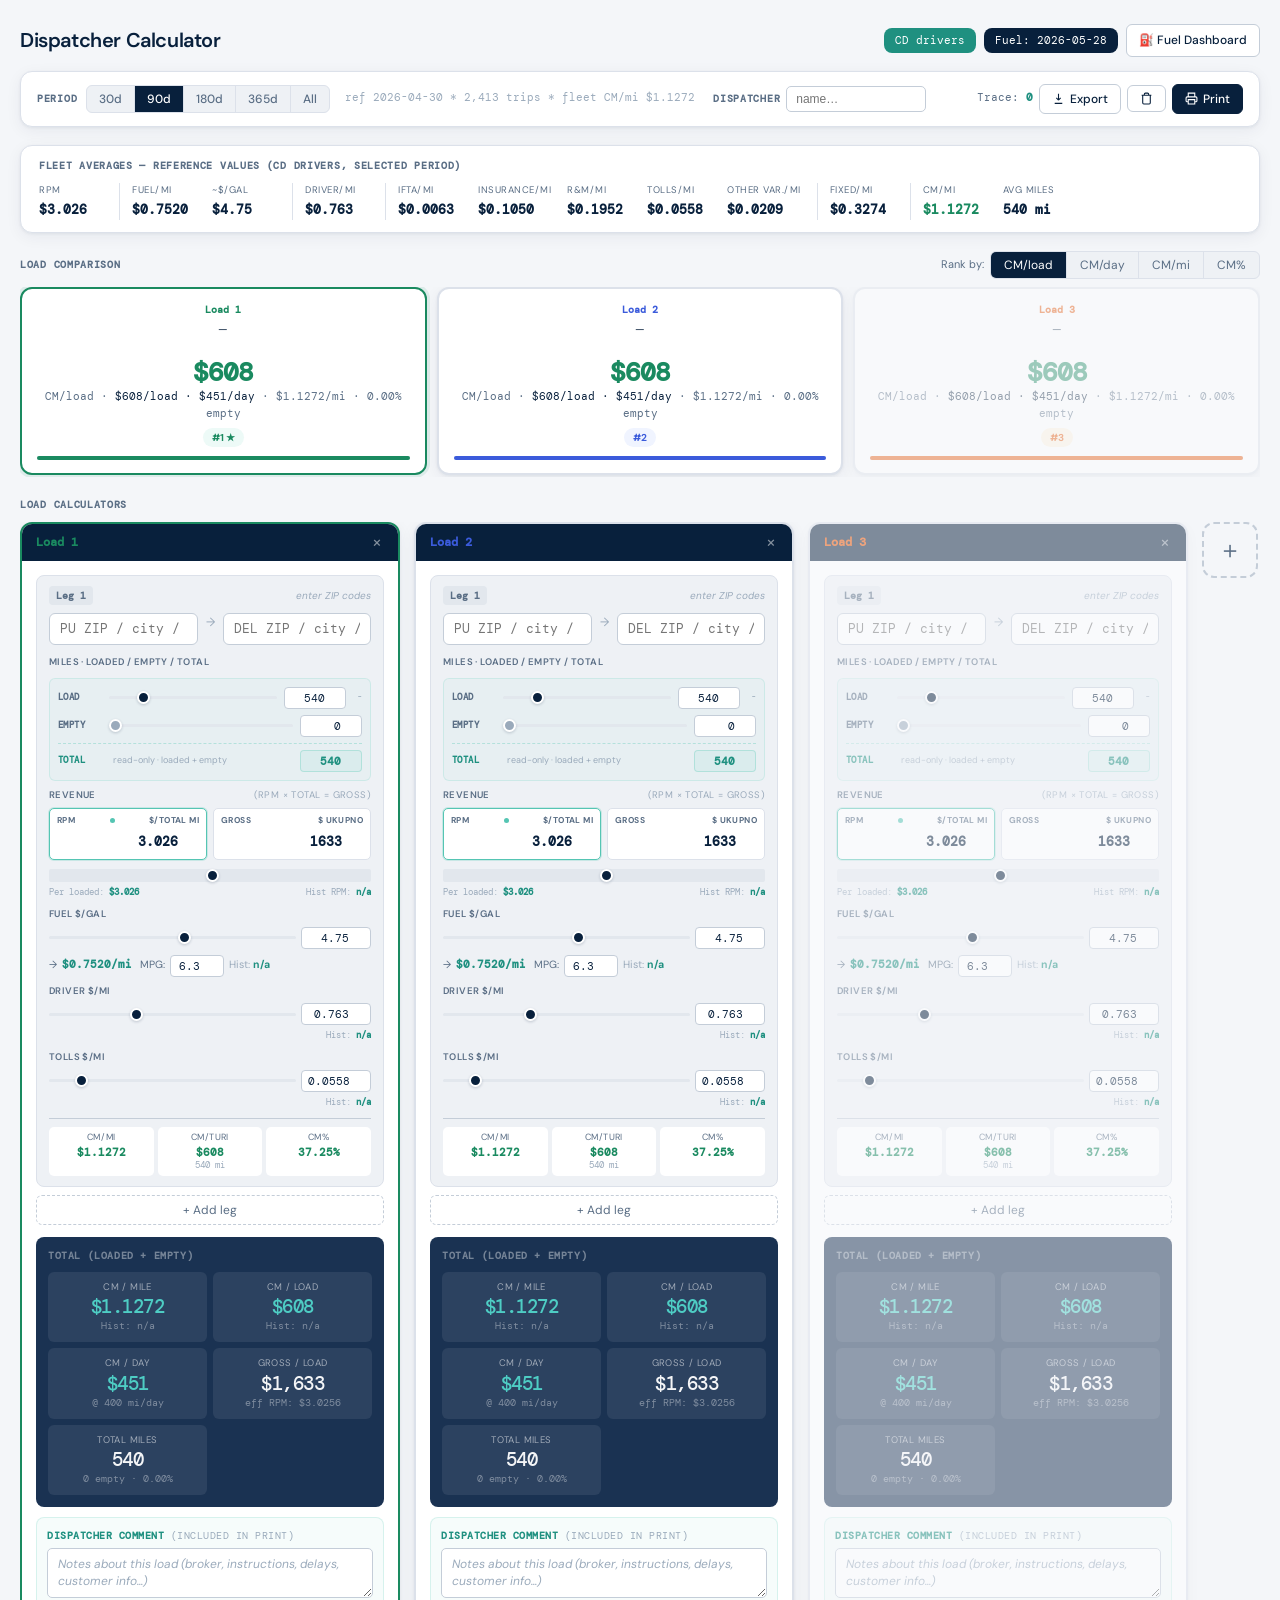
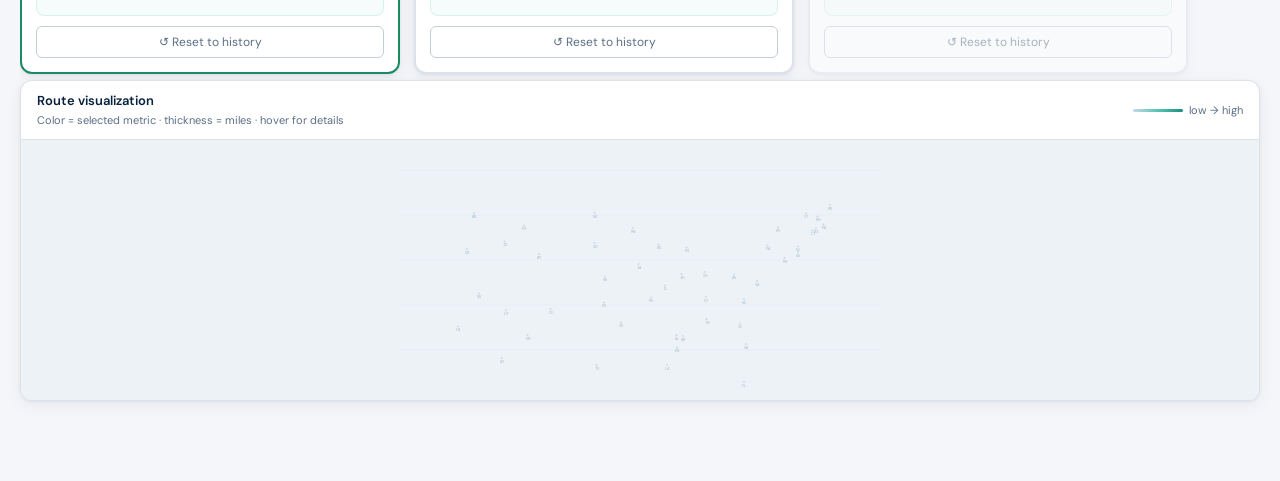
==== dispatch_calculator.html @ ef0331a6 "Initial app content" ====
<!DOCTYPE html>
<html lang="sr">
<head>
<meta charset="UTF-8">
<meta http-equiv="Cache-Control" content="no-cache, no-store, must-revalidate">
<meta name="viewport" content="width=device-width,initial-scale=1.0">
<title>Kalkulator Dispečera v2 — Milsped LLC</title>
<link href="https://fonts.googleapis.com/css2?family=DM+Sans:wght@300;400;500;600&family=DM+Mono:wght@400;500&display=swap" rel="stylesheet">
<link rel="stylesheet" href="css/styles.css">
</head>
<body>

<!-- ── Loading overlay ─────────────────────────────────────────────── -->
<div class="loading-overlay" id="loading-overlay">
  <div class="loading-spinner"></div>
  <div class="loading-text" id="loading-text">Učitavam…</div>
</div>

<div class="wrap">

  <!-- ── Header ────────────────────────────────────────────────────── -->
  <header style="margin-bottom:14px;display:flex;align-items:center;justify-content:space-between;flex-wrap:wrap;gap:12px">
    <div>
      <h1>Dispatcher Calculator</h1>
    </div>
    <div style="display:flex;gap:8px;align-items:center">
      <div class="badge-g">CD drivers</div>
      <div class="badge" id="period-badge"></div>
      <a href="fuel_dashboard.html" class="btn-icon" target="_blank" style="text-decoration:none">⛽ Fuel Dashboard</a>
    </div>
  </header>

  <!-- ── Top control bar: period + dispatcher + print ───────────────── -->
  <div class="top-bar">
    <div class="top-bar-left">
      <div class="period-group">
        <span class="period-lbl">Period</span>
        <div class="period-toggle" id="period-toggle">
          <button data-period="30">30d</button>
          <button data-period="90" class="on">90d</button>
          <button data-period="180">180d</button>
          <button data-period="365">365d</button>
          <button data-period="all">All</button>
        </div>
        <span class="period-info" id="period-info"></span>
      </div>
      <div style="display:flex;align-items:center;gap:6px">
        <span class="period-lbl">Dispatcher</span>
        <input type="text" id="dispatcher-name" placeholder="name…" style="padding:5px 9px;border:1px solid var(--bd2);border-radius:5px;font-size:12px;width:140px;outline:none">
      </div>
    </div>
    <div class="top-bar-right print-controls">
      <span class="trace-count" id="trace-count">Trace: <b>0</b></span>
      <button class="btn-icon" id="btn-export-log" title="Export trace as JSON">
        <svg viewBox="0 0 24 24" fill="none" stroke="currentColor" stroke-width="2"><path d="M12 3v12m0 0l-4-4m4 4l4-4M5 21h14"/></svg> Export
      </button>
      <button class="btn-icon" id="btn-clear-log" title="Clear trace log">
        <svg viewBox="0 0 24 24" fill="none" stroke="currentColor" stroke-width="2"><path d="M3 6h18m-2 0v14a2 2 0 01-2 2H7a2 2 0 01-2-2V6m3 0V4a2 2 0 012-2h4a2 2 0 012 2v2"/></svg>
      </button>
      <button class="btn-icon primary" id="btn-print" title="Save HTML report and open print dialog">
        <svg viewBox="0 0 24 24" fill="none" stroke="currentColor" stroke-width="2"><path d="M6 9V2h12v7M6 18H4a2 2 0 01-2-2v-5a2 2 0 012-2h16a2 2 0 012 2v5a2 2 0 01-2 2h-2M6 14h12v8H6z"/></svg> Print
      </button>
    </div>
  </div>

  <!-- ── Fleet ref ──────────────────────────────────────────────────── -->
  <div class="fleet-ref">
    <div class="fleet-ref-title">Fleet averages — reference values (CD drivers, selected period)</div>
    <div class="fleet-row" id="fleet-row"></div>
  </div>

  <!-- ── Ranking ────────────────────────────────────────────────────── -->
  <div class="rank-header">
    <div class="rank-header-lbl">Load comparison</div>
    <div style="display:flex;align-items:center;gap:6px">
      <span style="font-size:11px;color:var(--mu)">Rank by:</span>
      <div class="rank-toggle">
        <button id="rb-cm_pt"  class="on" onclick="CalcUI.setMetric('cm_pt')">CM/load</button>
        <button id="rb-cm_day"      onclick="CalcUI.setMetric('cm_day')">CM/day</button>
        <button id="rb-cm_pm"       onclick="CalcUI.setMetric('cm_pm')">CM/mi</button>
        <button id="rb-cm_pct"      onclick="CalcUI.setMetric('cm_pct')">CM%</button>
      </div>
    </div>
  </div>
  <div class="rank-strip" id="rank-strip"></div>

  <!-- ── Calc grid ──────────────────────────────────────────────────── -->
  <div class="calc-section-lbl">Load calculators</div>
  <div class="calc-grid" id="calc-grid">
    <button class="add-calc-btn" onclick="CalcUI.addCalc()" title="Add load">＋</button>
  </div>

  <!-- ── Map ────────────────────────────────────────────────────────── -->
  <div class="map-card">
    <div class="map-hdr">
      <div>
        <div class="map-hdr-l">Route visualization</div>
        <div class="map-hdr-sub">Color = selected metric · thickness = miles · hover for details</div>
      </div>
      <div style="display:flex;align-items:center;gap:6px;font-size:11px;color:var(--mu)">
        <div style="width:50px;height:3px;background:linear-gradient(90deg,#c8d8e8,#55c5b3,#1f9080);border-radius:2px"></div>
        low → high
      </div>
    </div>
    <svg id="calc-map" viewBox="0 0 960 520" style="height:260px"></svg>
  </div>

</div>

<!-- Skripte — ucitavaju se redom -->
<!-- Inline data bundle - omogucava otvaranje bez Pythona/HTTP servera.
     Ako bundle.js ne postoji, app.js ce fallback-ovati na fetch(). -->
<script src="data/bundle.js" onerror="console.log('bundle.js not found - using fetch fallback')"></script>

<script src="js/zip-distance.js"></script>
<script src="js/calc-core.js"></script>
<script src="js/fuel-recommender.js"></script>
<script src="js/lane-recommender.js"></script>
<script src="js/print-trace.js"></script>
<script src="js/calc-ui.js"></script>
<script src="js/calc-ui-card.js"></script>
<script src="js/app.js"></script>

</body>
</html>
---- css/styles.css ----
:root{
  --bg:#f4f6f9;--bg2:#fff;--bg3:#eef1f5;--bg4:#e2e7ed;
  --bd:#dce1ea;--bd2:#c4cdd8;--tx:#08203c;--mu:#5a6e85;--mu2:#9aaabb;
  --tl:#55c5b3;--tld:#1f9080;--nv:#08203c;--gd:#1a8a60;--rd:#b83535;
  --rl:12px;--sh:0 1px 3px rgba(8,32,60,.06),0 4px 16px rgba(8,32,60,.06)
}
*{box-sizing:border-box;margin:0;padding:0}
body{background:var(--bg);color:var(--tx);font-family:'DM Sans',sans-serif;font-size:14px;line-height:1.55}
button{font-family:inherit;cursor:pointer}
.wrap{max-width:1600px;margin:0 auto;padding:24px 20px 60px}
h1{font-size:20px;font-weight:600;letter-spacing:-.4px}
h1 em{color:var(--mu);font-style:normal;font-weight:300}
.badge{background:var(--nv);color:#fff;border-radius:8px;padding:4px 11px;font-size:11px;font-family:'DM Mono',monospace}
.badge-g{background:var(--tld);color:#fff;border-radius:8px;padding:4px 11px;font-size:11px;font-family:'DM Mono',monospace}

/* ── FLEET REF ─────────────────────────────────────────────────────── */
.fleet-ref{background:var(--bg2);border:1px solid var(--bd);border-radius:var(--rl);padding:12px 18px;margin-bottom:18px;box-shadow:var(--sh)}
.fleet-ref-title{font-size:10px;font-weight:700;text-transform:uppercase;letter-spacing:.7px;color:var(--mu);font-family:'DM Mono',monospace;margin-bottom:10px}
.fleet-row{display:flex;flex-wrap:wrap;gap:4px 0}
.fi{display:flex;flex-direction:column;padding:0 16px 0 0;min-width:80px}
.fi:first-child{padding-left:0}
.fi-sep{width:1px;background:var(--bd);margin:0 12px 0 0;align-self:stretch;flex-shrink:0}
.fi-lbl{font-size:9.5px;text-transform:uppercase;letter-spacing:.5px;color:var(--mu);margin-bottom:2px}
.fi-val{font-size:13px;font-weight:600;font-family:'DM Mono',monospace}

/* ── RANKING STRIP ─────────────────────────────────────────────────── */
.rank-header{display:flex;align-items:center;justify-content:space-between;margin-bottom:8px;flex-wrap:wrap;gap:8px}
.rank-header-lbl{font-size:10px;font-weight:700;text-transform:uppercase;letter-spacing:.7px;color:var(--mu);font-family:'DM Mono',monospace}
.rank-toggle{display:flex;background:var(--bg3);border:1px solid var(--bd);border-radius:6px;overflow:hidden}
.rank-toggle button{padding:5px 13px;font-size:12px;border:none;background:transparent;color:var(--mu);cursor:pointer;font-family:inherit;border-right:1px solid var(--bd)}
.rank-toggle button:last-child{border-right:none}
.rank-toggle button.on{background:var(--nv);color:#fff}
.rank-strip{display:flex;gap:10px;margin-bottom:20px;overflow-x:auto;padding-bottom:2px}
.rank-card{background:var(--bg2);border:2px solid var(--bd);border-radius:var(--rl);padding:13px 15px;min-width:170px;flex:1;text-align:center;box-shadow:var(--sh);transition:all .2s}
.rank-card.winner{border-color:var(--gd);box-shadow:0 0 0 3px rgba(26,138,96,.1)}
.rank-card.loser{opacity:.4}
.rc-id{font-size:10px;font-weight:700;font-family:'DM Mono',monospace;margin-bottom:5px}
.rc-route{font-size:11px;color:var(--nv);min-height:30px;margin-bottom:7px;line-height:1.4}
.rc-main{font-size:26px;font-weight:700;font-family:'DM Mono',monospace;letter-spacing:-1px;line-height:1}
.rc-sub{font-size:10.5px;color:var(--mu);margin-top:4px;font-family:'DM Mono',monospace}
.rc-rank{font-size:10px;font-weight:700;padding:2px 9px;border-radius:10px;margin-top:6px;display:inline-block}
.rk1{background:#edfaf7;color:var(--gd)}.rk2{background:#f0f4ff;color:#3b5bdb}
.rk3{background:#fff3e0;color:#e65100}.rkn{background:var(--bg3);color:var(--mu)}
.rc-bar-bg{height:4px;background:var(--bg4);border-radius:2px;margin-top:8px}
.rc-bar{height:4px;border-radius:2px;transition:width .4s}

/* ── MAP ───────────────────────────────────────────────────────────── */
.map-card{background:var(--bg2);border:1px solid var(--bd);border-radius:var(--rl);overflow:hidden;box-shadow:var(--sh);margin-bottom:20px}
.map-hdr{padding:10px 16px;border-bottom:1px solid var(--bd);display:flex;align-items:center;justify-content:space-between}
.map-hdr-l{font-size:13px;font-weight:600;color:var(--nv)}
.map-hdr-sub{font-size:11px;color:var(--mu);margin-top:1px}
#calc-map{width:100%;display:block;background:#edf2f7}

/* ── CALC GRID ─────────────────────────────────────────────────────── */
.calc-section-lbl{font-size:10px;font-weight:700;text-transform:uppercase;letter-spacing:.7px;color:var(--mu);font-family:'DM Mono',monospace;margin-bottom:10px}
.calc-grid{display:flex;gap:14px;overflow-x:auto;padding-bottom:6px;align-items:flex-start}
.calc-card{background:var(--bg2);border:2px solid var(--bd);border-radius:var(--rl);width:380px;flex-shrink:0;box-shadow:var(--sh);transition:border-color .2s}
.calc-card.winner{border-color:var(--gd)}
.calc-card.loser{opacity:.5}
.calc-card.below{border-color:#e8a0a0!important;box-shadow:0 0 0 2px rgba(184,53,53,.07)}
.rank-card.below{border-color:#e8a0a0!important;box-shadow:0 0 0 2px rgba(184,53,53,.07)}
.below-badge{display:inline-flex;align-items:center;gap:4px;background:#fdf0f0;color:var(--rd);border:1px solid #f5c6c6;border-radius:6px;padding:4px 10px;font-size:11px;font-weight:600;margin-top:7px;font-family:'DM Mono',monospace}
.threshold-line{font-size:10px;color:#c07070;font-family:'DM Mono',monospace;margin-top:3px}
.leg-below{border-color:#e8a0a0!important;background:#fdf8f8!important}
.leg-below-dot{display:inline-block;width:5px;height:5px;border-radius:50%;background:#d08080;margin-left:5px;vertical-align:middle;flex-shrink:0}
.cc-hdr{padding:9px 14px;background:var(--nv);border-radius:10px 10px 0 0;display:flex;align-items:center;justify-content:space-between}
.cc-title{font-size:12px;font-weight:600;color:#fff;font-family:'DM Mono',monospace}
.cc-close{background:transparent;border:none;color:rgba(255,255,255,.5);font-size:18px;line-height:1;cursor:pointer;padding:0 2px;transition:color .15s}
.cc-close:hover{color:#fff}
.cc-body{padding:14px}

/* Per-leg inputs */
.leg-block{background:var(--bg3);border:1px solid var(--bd);border-radius:8px;padding:10px 12px;margin-bottom:8px}
.leg-block-hdr{display:flex;align-items:center;justify-content:space-between;margin-bottom:8px}
.leg-num{font-size:10px;font-weight:700;font-family:'DM Mono',monospace;background:var(--bg4);color:var(--mu);padding:2px 7px;border-radius:4px}
.leg-route{display:flex;align-items:center;gap:5px;margin-bottom:8px}
.leg-sel{padding:4px 6px;border:1px solid var(--bd2);border-radius:5px;font-size:12px;color:var(--nv);background:var(--bg2);outline:none;cursor:pointer;flex:1}
.leg-sel:focus{border-color:var(--tl)}
.leg-arr{font-size:12px;color:var(--mu2);flex-shrink:0}
.leg-hist-badge{font-size:10px;font-family:'DM Mono',monospace;padding:2px 7px;border-radius:4px;background:#edfaf7;color:var(--tld)}
.leg-no-hist{font-size:10px;color:var(--mu2);font-style:italic}
.leg-remove{background:transparent;border:none;color:var(--mu2);font-size:15px;line-height:1;cursor:pointer;padding:0}
.leg-remove:hover{color:var(--rd)}
.leg-inputs{display:flex;flex-direction:column;gap:7px}
.li-field{display:flex;flex-direction:column;gap:3px}
.li-label{font-size:9.5px;font-weight:600;text-transform:uppercase;letter-spacing:.4px;color:var(--mu);display:flex;justify-content:space-between;align-items:baseline}
.li-row{display:flex;align-items:center;gap:5px;margin-top:2px}
input[type=range]{flex:1;height:3px;-webkit-appearance:none;background:var(--bg4);border-radius:2px;outline:none;cursor:pointer}
input[type=range]::-webkit-slider-thumb{-webkit-appearance:none;width:13px;height:13px;border-radius:50%;background:var(--nv);border:2px solid #fff;box-shadow:0 1px 3px rgba(8,32,60,.2);cursor:pointer}
.ni{width:70px;padding:3px 6px;border:1px solid var(--bd2);border-radius:4px;font-size:11px;font-family:'DM Mono',monospace;color:var(--nv);background:var(--bg2);text-align:right;outline:none}
.ni:focus{border-color:var(--tl)}
.ni-sm{width:44px}
.li-hist{font-size:9px;color:var(--mu2);font-family:'DM Mono',monospace;margin-top:1px;text-align:right}
.li-hist b{color:var(--tld)}
.leg-result{display:grid;grid-template-columns:repeat(3,1fr);gap:4px;margin-top:8px;padding-top:8px;border-top:1px solid var(--bd2)}
.lr-box{text-align:center;background:var(--bg2);border-radius:5px;padding:4px 3px}
.lr-lbl{font-size:9px;text-transform:uppercase;letter-spacing:.4px;color:var(--mu);margin-bottom:2px}
.lr-val{font-size:11px;font-weight:700;font-family:'DM Mono',monospace;line-height:1}
.lr-fix{font-size:8.5px;color:var(--mu2);font-family:'DM Mono',monospace;margin-top:1px}

/* Add leg button */
.add-leg-btn{width:100%;padding:6px;border:1.5px dashed var(--bd2);border-radius:6px;background:transparent;color:var(--mu);font-size:12px;cursor:pointer;transition:all .15s;margin-bottom:12px}
.add-leg-btn:hover{border-color:var(--tld);color:var(--tld);background:#edfaf7}

/* Totals & medians */
.totals-block{background:#1a3252;border-radius:8px;padding:12px;margin-bottom:8px}
.totals-title{font-size:9.5px;font-weight:600;text-transform:uppercase;letter-spacing:.6px;color:rgba(255,255,255,.4);margin-bottom:8px;font-family:'DM Mono',monospace}
.totals-grid{display:grid;grid-template-columns:1fr 1fr;gap:6px}
.tbox{background:rgba(255,255,255,.08);border-radius:6px;padding:8px 10px;text-align:center}
.tbox-lbl{font-size:9.5px;color:rgba(255,255,255,.55);text-transform:uppercase;letter-spacing:.4px;margin-bottom:3px}
.tbox-val{font-size:19px;font-weight:500;font-family:'DM Mono',monospace;letter-spacing:-.5px;color:rgba(255,255,255,.95);line-height:1}
.tbox-sub{font-size:9.5px;font-family:'DM Mono',monospace;margin-top:3px;color:rgba(255,255,255,.4)}
.tbox.highlight .tbox-val{color:#4ecdc4}
.tbox-delta{font-size:10px;font-family:'DM Mono',monospace;margin-top:3px;padding:1px 7px;border-radius:8px;display:inline-block}
.td-up{background:rgba(85,197,179,.15);color:var(--tl)}.td-dn{background:rgba(184,53,53,.2);color:#f87171}.td-eq{color:rgba(255,255,255,.35)}

.medians-block{background:var(--bg3);border:1px solid var(--bd);border-radius:8px;padding:10px 12px}
.medians-title{font-size:10px;font-weight:700;text-transform:uppercase;letter-spacing:.6px;color:var(--mu);margin-bottom:8px;font-family:'DM Mono',monospace}
.medians-row{display:flex;gap:0;flex-wrap:wrap}
.med-item{flex:1;min-width:60px;text-align:center;padding:5px 4px;border-right:1px solid var(--bd)}
.med-item:last-child{border-right:none}
.med-lbl{font-size:9px;text-transform:uppercase;letter-spacing:.3px;color:var(--mu);margin-bottom:2px}
.med-val{font-size:12px;font-weight:600;font-family:'DM Mono',monospace;color:var(--nv)}

.reset-btn{width:100%;margin-top:10px;padding:7px;border:1.5px solid var(--bd2);border-radius:6px;background:transparent;color:var(--mu);font-size:12px;cursor:pointer;transition:all .15s}
.reset-btn:hover{background:var(--bg3);color:var(--nv)}

.add-calc-btn{min-width:56px;padding:14px 12px;border:2px dashed var(--bd2);border-radius:var(--rl);background:transparent;color:var(--mu);font-size:24px;line-height:1;cursor:pointer;transition:all .15s;align-self:flex-start}
.add-calc-btn:hover{border-color:var(--tld);color:var(--tld);background:#edfaf7}

/* fuel sub-row */
.fuel-sub{display:flex;align-items:center;gap:5px;font-size:10.5px;color:var(--mu);margin-top:3px;flex-wrap:wrap}
.fuel-sub input{width:54px;padding:3px 6px;border:1px solid var(--bd2);border-radius:4px;font-size:11px;font-family:'DM Mono',monospace;color:var(--nv);background:var(--bg2);text-align:center;outline:none}
.fuel-sub input:focus{border-color:var(--tl);background:#fff}
.dp{color:var(--gd)}.dn{color:var(--rd)}.dz{color:var(--mu)}

/* ═══════════════════════════════════════════════════════════════
   FAZA 2: novi UI moduli — ZIP autocomplete, miles split,
   Gross/RPM bind, period slider, print
   ═══════════════════════════════════════════════════════════════ */

/* ── TOP CONTROL BAR (period + global actions) ───────────────── */
.top-bar{background:var(--bg2);border:1px solid var(--bd);border-radius:var(--rl);padding:12px 16px;margin-bottom:18px;box-shadow:var(--sh);display:flex;align-items:center;justify-content:space-between;flex-wrap:wrap;gap:14px}
.top-bar-left{display:flex;align-items:center;gap:18px;flex-wrap:wrap}
.top-bar-right{display:flex;align-items:center;gap:8px}
.period-group{display:flex;align-items:center;gap:9px}
.period-lbl{font-size:10px;font-weight:700;text-transform:uppercase;letter-spacing:.7px;color:var(--mu);font-family:'DM Mono',monospace}
.period-toggle{display:flex;background:var(--bg3);border:1px solid var(--bd);border-radius:6px;overflow:hidden}
.period-toggle button{padding:5px 12px;font-size:12px;border:none;background:transparent;color:var(--mu);cursor:pointer;font-family:inherit;border-right:1px solid var(--bd);font-weight:500}
.period-toggle button:last-child{border-right:none}
.period-toggle button.on{background:var(--nv);color:#fff}
.period-info{font-size:10.5px;color:var(--mu2);font-family:'DM Mono',monospace;margin-left:6px}
.btn-icon{background:var(--bg2);border:1px solid var(--bd2);border-radius:6px;padding:6px 12px;font-size:12px;color:var(--nv);cursor:pointer;display:inline-flex;align-items:center;gap:5px;font-family:inherit;font-weight:500;transition:all .15s}
.btn-icon:hover{border-color:var(--tl);color:var(--tld)}
.btn-icon.primary{background:var(--nv);color:#fff;border-color:var(--nv)}
.btn-icon.primary:hover{background:var(--tld);border-color:var(--tld);color:#fff}
.btn-icon svg{width:13px;height:13px}

/* ── ZIP AUTOCOMPLETE ─────────────────────────────────────────── */
.leg-route{gap:8px!important;align-items:stretch;margin-bottom:10px}
.zip-input-wrap{position:relative;flex:1;min-width:135px}
.zip-input{width:100%;padding:7px 10px;border:1px solid var(--bd2);border-radius:6px;font-size:12.5px;color:var(--nv);background:var(--bg2);outline:none;font-family:'DM Mono',monospace}
.zip-input:focus{border-color:var(--tl);box-shadow:0 0 0 2px rgba(85,197,179,.15)}
.zip-input.invalid{border-color:var(--rd);background:#fdf8f8}
.zip-display{display:flex;flex-direction:column;gap:2px;line-height:1.25;padding:5px 9px;background:var(--bg3);border:1px solid var(--bd);border-radius:6px;min-width:0;min-height:42px;justify-content:center}
.zip-display-zip{font-family:'DM Mono',monospace;font-size:12.5px;color:var(--nv);font-weight:700;letter-spacing:.3px}
.zip-display-city{font-size:11px;color:var(--mu);overflow:hidden;text-overflow:ellipsis;white-space:nowrap}
.zip-suggestions{position:absolute;top:calc(100% + 2px);left:0;right:0;background:var(--bg2);border:1px solid var(--bd2);border-radius:6px;box-shadow:0 4px 14px rgba(8,32,60,.12);max-height:240px;overflow-y:auto;z-index:20;display:none}
.zip-suggestions.show{display:block}
.zip-sug-item{padding:6px 10px;cursor:pointer;font-size:11.5px;display:flex;justify-content:space-between;align-items:center;gap:8px;border-bottom:1px solid var(--bg3)}
.zip-sug-item:last-child{border-bottom:none}
.zip-sug-item:hover,.zip-sug-item.kbsel{background:var(--bg3)}
.zip-sug-zip{font-family:'DM Mono',monospace;font-size:11px;color:var(--nv);font-weight:600;flex-shrink:0}
.zip-sug-city{color:var(--mu);flex:1;overflow:hidden;text-overflow:ellipsis;white-space:nowrap}
.zip-sug-st{font-family:'DM Mono',monospace;font-size:10px;color:var(--tld);font-weight:600;flex-shrink:0}

/* ── MILES SPLIT (loaded / empty / total) ─────────────────────── */
.miles-split{background:rgba(85,197,179,.04);border:1px solid rgba(85,197,179,.18);border-radius:6px;padding:8px;margin-top:5px}
.miles-split-row{display:flex;gap:7px;align-items:center;margin-bottom:6px}
.miles-split-row:last-child{margin-bottom:0}
.miles-split-row.total{padding-top:6px;border-top:1px dashed rgba(85,197,179,.35)}
.ms-lbl{font-size:9px;font-weight:700;text-transform:uppercase;letter-spacing:.4px;color:var(--mu);width:44px;flex-shrink:0;font-family:'DM Mono',monospace}
.ms-lbl.total{color:var(--tld)}
.ms-range{flex:1;height:3px}
.ms-range.empty::-webkit-slider-thumb{background:var(--mu2)}
.ms-num{width:62px;text-align:right;font-family:'DM Mono',monospace;font-size:11px;padding:3px 5px;border:1px solid var(--bd2);border-radius:4px;background:var(--bg2);color:var(--nv);outline:none}
.ms-num.readonly{background:rgba(85,197,179,.08);border-color:rgba(85,197,179,.3);color:var(--tld);font-weight:700}
.ms-zip-hint{font-size:8.5px;color:var(--mu2);font-family:'DM Mono',monospace;margin-left:4px;flex-shrink:0;white-space:nowrap}

/* ── GROSS ↔ RPM BIND ─────────────────────────────────────────── */
.rpm-gross{display:grid;grid-template-columns:1fr 1fr;gap:6px;margin-top:2px}
.rg-cell{background:var(--bg2);border:1px solid var(--bd);border-radius:5px;padding:5px 7px}
.rg-cell.active{border-color:var(--tl);box-shadow:0 0 0 1px rgba(85,197,179,.25)}
.rg-lbl{font-size:8.5px;font-weight:700;text-transform:uppercase;letter-spacing:.4px;color:var(--mu);display:flex;justify-content:space-between;align-items:baseline}
.rg-lbl .active-dot{width:5px;height:5px;border-radius:50%;background:var(--tl);display:none}
.rg-cell.active .rg-lbl .active-dot{display:inline-block}
.rg-input{width:100%;padding:3px 5px;border:1px solid transparent;border-radius:3px;background:transparent;font-size:13px;font-weight:600;font-family:'DM Mono',monospace;color:var(--nv);text-align:right;outline:none;margin-top:2px}
.rg-input:focus{border-color:var(--tl);background:#fff}

/* ── PRINT BUTTON ─────────────────────────────────────────────── */
.print-controls{display:flex;align-items:center;gap:6px}
.trace-count{font-size:10.5px;color:var(--mu);font-family:'DM Mono',monospace}
.trace-count b{color:var(--tld)}

/* ── PRINT MEDIA QUERY ────────────────────────────────────────── */
@media print{
  body{background:#fff;color:#000}
  .top-bar,.add-calc-btn,.cc-close,.leg-remove,.add-leg-btn,.reset-btn,.btn-icon,
  .zip-suggestions,.rank-toggle,.map-card{display:none!important}
  .wrap{max-width:none;padding:6px 14px}
  .calc-grid{display:block!important;overflow:visible!important}
  .calc-card{width:100%!important;max-width:none!important;page-break-inside:avoid;margin-bottom:14px;border:1px solid #888!important;box-shadow:none!important}
  .rank-strip{flex-wrap:wrap;overflow:visible}
  input[type=range]{display:none!important}
  .ni,.ms-num,.rg-input,.zip-input{border:none!important;background:#fff!important;font-weight:600!important}
  .cc-hdr{background:#333!important;-webkit-print-color-adjust:exact;print-color-adjust:exact}
  h1::after{content:" — Printed " attr(data-print-time);font-size:11px;color:#666;font-weight:400}
}

/* ── TOAST NOTIFICATION ───────────────────────────────────────── */
.toast{position:fixed;bottom:24px;left:50%;transform:translateX(-50%) translateY(60px);background:var(--nv);color:#fff;padding:10px 18px;border-radius:8px;font-size:13px;font-weight:500;box-shadow:0 8px 24px rgba(8,32,60,.25);z-index:9999;opacity:0;transition:opacity .25s,transform .25s;pointer-events:none}
.toast.show{opacity:1;transform:translateX(-50%) translateY(0)}
.toast.success{background:var(--gd)}
.toast.error{background:var(--rd)}

/* ── LOADING OVERLAY ──────────────────────────────────────────── */
.loading-overlay{position:fixed;inset:0;background:var(--bg);display:flex;align-items:center;justify-content:center;flex-direction:column;gap:14px;z-index:10000;transition:opacity .25s}
.loading-overlay.hide{opacity:0;pointer-events:none}
.loading-spinner{width:36px;height:36px;border:3px solid var(--bd);border-top-color:var(--tl);border-radius:50%;animation:spin .9s linear infinite}
@keyframes spin{to{transform:rotate(360deg)}}
.loading-text{font-size:13px;color:var(--mu);font-family:'DM Mono',monospace}

/* ── FUEL PUMP RECOMMENDATIONS (Faza 3) ────────────────────────── */
.fuel-rec{background:linear-gradient(135deg,rgba(85,197,179,.05),rgba(31,144,128,.03));border:1px solid rgba(85,197,179,.25);border-radius:8px;padding:10px;margin-top:8px}
.fuel-rec-hdr{display:flex;align-items:center;justify-content:space-between;margin-bottom:7px}
.fuel-rec-title{font-size:9.5px;font-weight:700;text-transform:uppercase;letter-spacing:.6px;color:var(--tld);font-family:'DM Mono',monospace;display:flex;align-items:center;gap:4px}
.fuel-rec-title::before{content:"⛽";font-size:12px}
.fuel-rec-meta{font-size:9.5px;color:var(--mu);font-family:'DM Mono',monospace}
.fuel-rec-savings{font-size:10.5px;color:var(--gd);font-weight:600;font-family:'DM Mono',monospace}
.fuel-rec-list{display:flex;flex-direction:column;gap:4px}
.fuel-rec-item{display:flex;align-items:center;gap:6px;padding:4px 7px;background:var(--bg2);border:1px solid var(--bd);border-radius:5px;font-size:10.5px}
.fuel-rec-item.best{border-color:var(--gd);background:rgba(26,138,96,.05)}
.fuel-rec-site{font-family:'DM Mono',monospace;font-weight:700;color:var(--nv);min-width:42px}
.fuel-rec-loc{flex:1;color:var(--mu);overflow:hidden;text-overflow:ellipsis;white-space:nowrap}
.fuel-rec-price{font-family:'DM Mono',monospace;font-weight:600;color:var(--tld)}
.fuel-rec-detail{font-size:9px;color:var(--mu2);font-family:'DM Mono',monospace;min-width:48px;text-align:right}
.fuel-rec-empty{font-size:10px;color:var(--mu2);font-style:italic;text-align:center;padding:6px 0}

/* Apply-cheapest button */
.fuel-apply-btn{background:var(--tld);color:#fff;border:none;border-radius:4px;padding:4px 9px;font-size:10px;cursor:pointer;font-family:'DM Mono',monospace;font-weight:600;margin-left:auto}
.fuel-apply-btn:hover{background:var(--gd)}

/* ── LANE RECOMMENDATIONS (Faza 4) ─────────────────────────────── */
.lane-rec{background:linear-gradient(135deg,rgba(59,91,219,.04),rgba(59,91,219,.02));border:1px solid rgba(59,91,219,.25);border-radius:8px;padding:10px 12px;margin-top:8px}
.lane-rec-hdr{display:flex;align-items:center;justify-content:space-between;margin-bottom:7px}
.lane-rec-title{font-size:9.5px;font-weight:700;text-transform:uppercase;letter-spacing:.6px;color:#3b5bdb;font-family:'DM Mono',monospace}
.lane-rec-title::before{content:"📈 ";font-size:11px}
.lane-rec-meta{font-size:9.5px;color:var(--mu);font-family:'DM Mono',monospace}
.lane-rec-list{display:flex;flex-direction:column;gap:4px}
.lane-rec-item{display:flex;align-items:center;gap:7px;padding:5px 8px;background:var(--bg2);border:1px solid var(--bd);border-radius:5px;font-size:11px}
.lane-rec-item.best{border-color:#3b5bdb;background:rgba(59,91,219,.06)}
.lane-rec-pair{font-family:'DM Mono',monospace;font-weight:700;color:var(--nv);min-width:80px}
.lane-rec-metrics{display:flex;flex-direction:column;line-height:1.2;min-width:120px}
.lane-rec-metrics .top{color:var(--gd);font-weight:600;font-family:'DM Mono',monospace}
.lane-rec-metrics .bot{font-size:9px;color:var(--mu);font-family:'DM Mono',monospace}
.lane-rec-trips{font-size:9.5px;color:var(--mu);font-family:'DM Mono',monospace;flex:1;text-align:right}
.lane-rec-add-btn{background:#3b5bdb;color:#fff;border:none;border-radius:4px;padding:4px 9px;font-size:10px;cursor:pointer;font-family:'DM Mono',monospace;font-weight:600}
.lane-rec-add-btn:hover{background:#1e3a8a}
.lane-rec-empty{font-size:10px;color:var(--mu2);font-style:italic;text-align:center;padding:6px 0}

/* Auto-applied fuel badge */
.fuel-applied-badge{font-size:9px;font-weight:700;color:var(--gd);background:rgba(26,138,96,.12);padding:3px 7px;border-radius:10px;font-family:'DM Mono',monospace;text-transform:uppercase;letter-spacing:.3px}

/* Dispatcher comment block (per-load) */
.comment-block{margin-top:10px;padding:10px;background:rgba(85,197,179,.05);border:1px solid rgba(85,197,179,.20);border-radius:8px}
.comment-label{font-size:10px;font-weight:700;text-transform:uppercase;letter-spacing:.5px;color:var(--tld);font-family:'DM Mono',monospace;margin-bottom:5px}
.comment-input{width:100%;min-height:50px;padding:7px 10px;border:1px solid var(--bd2);border-radius:5px;font-size:12px;font-family:inherit;color:var(--nv);background:var(--bg2);outline:none;resize:vertical;line-height:1.4}
.comment-input:focus{border-color:var(--tl);box-shadow:0 0 0 2px rgba(85,197,179,.15)}
.comment-input::placeholder{color:var(--mu2);font-style:italic}
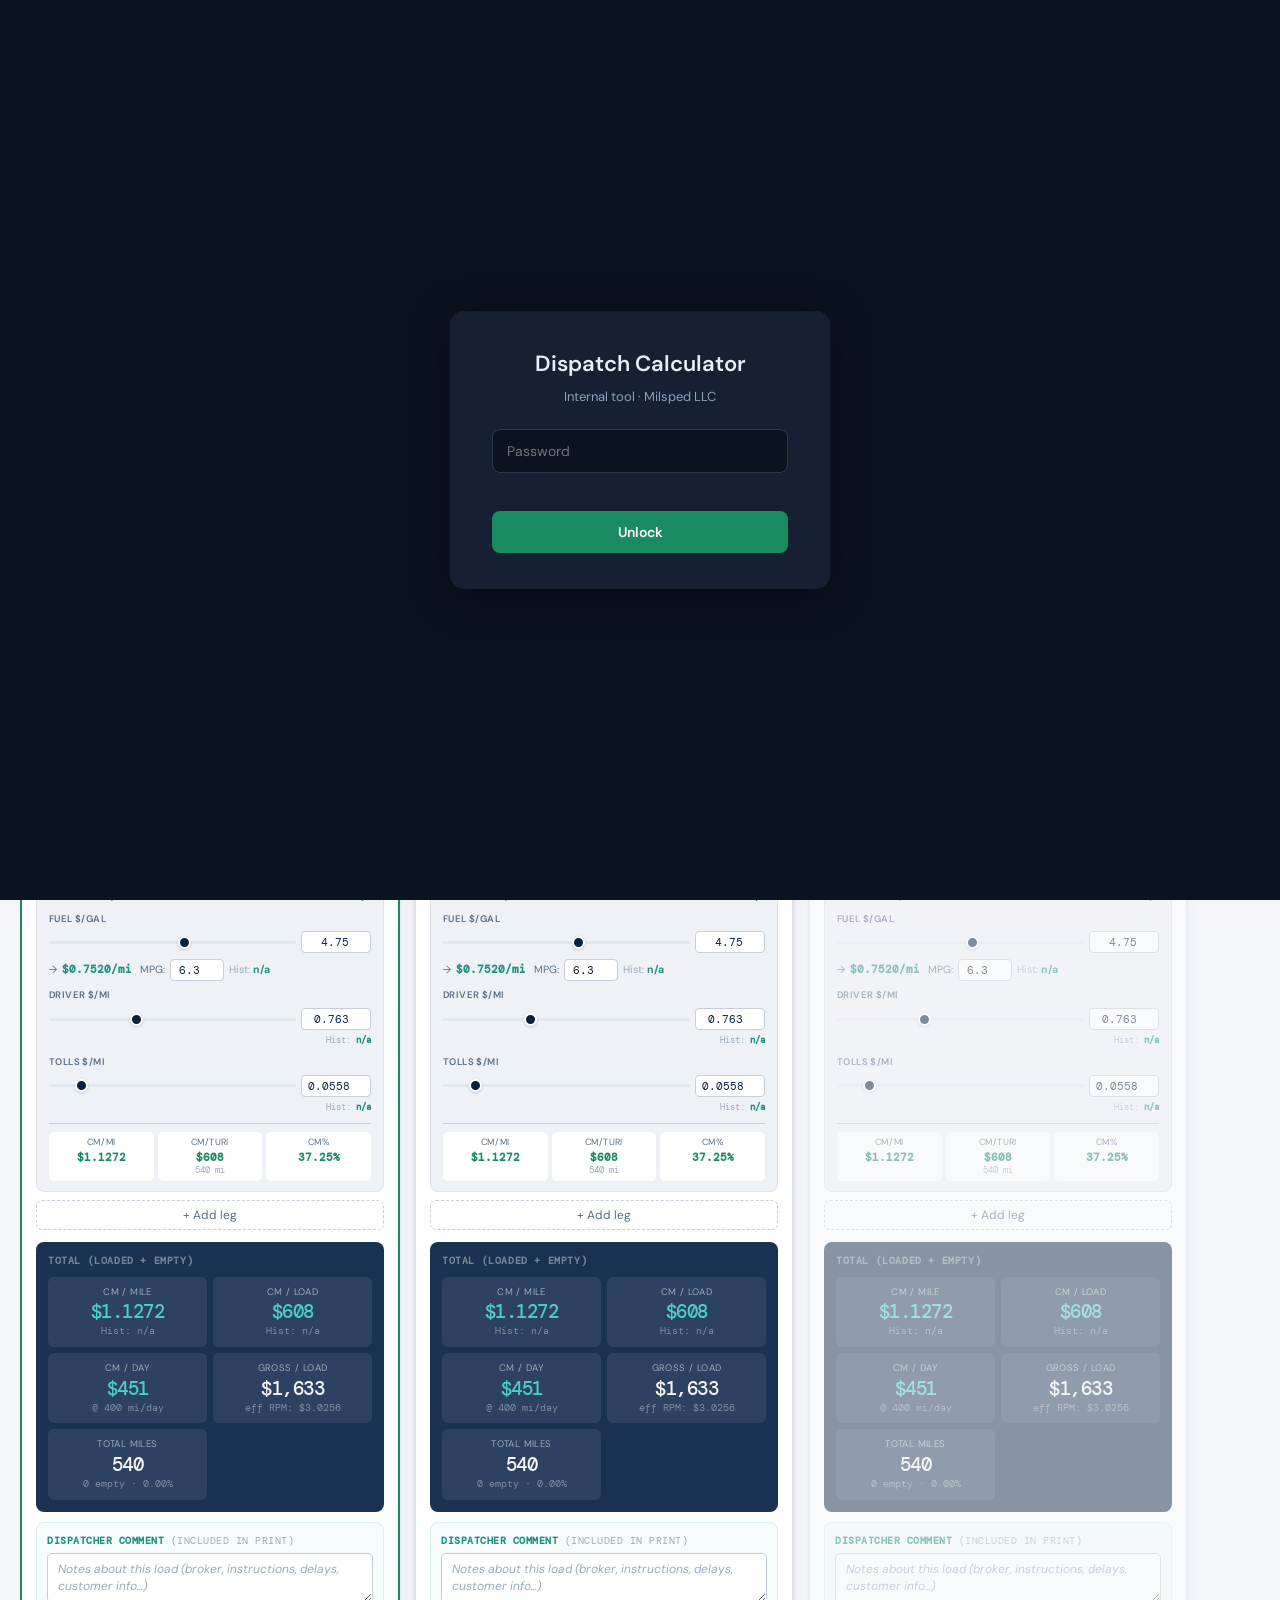
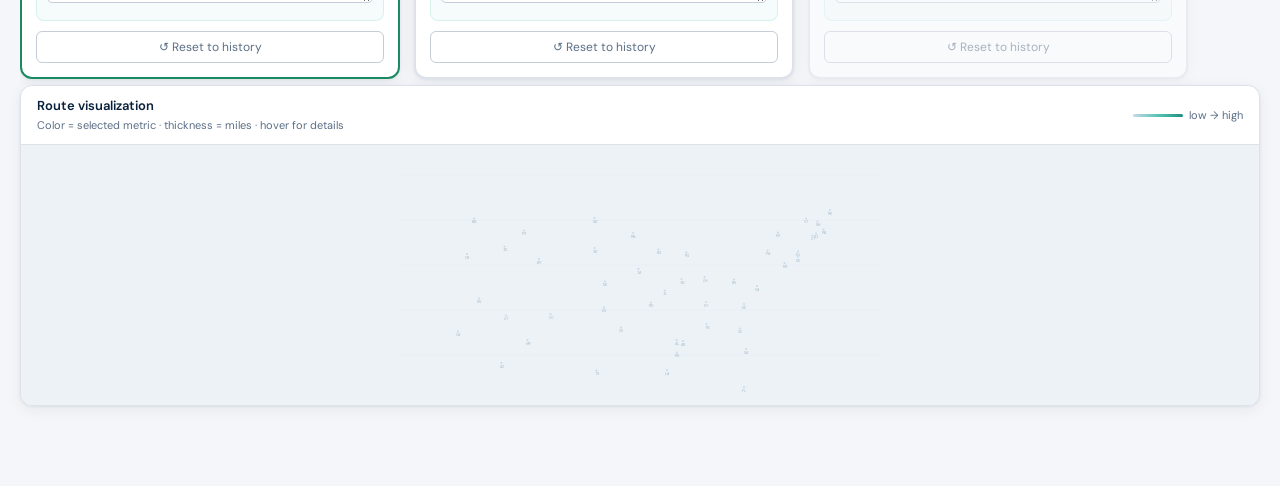
==== commit 9e586da2: "data refresh 2026-05-28" ====
--- a/dispatch_calculator.html
+++ b/dispatch_calculator.html
@@ -1,19 +1,63 @@
 <!DOCTYPE html>
-<html lang="sr">
+<html lang="en">
 <head>
 <meta charset="UTF-8">
 <meta http-equiv="Cache-Control" content="no-cache, no-store, must-revalidate">
 <meta name="viewport" content="width=device-width,initial-scale=1.0">
-<title>Kalkulator Dispečera v2 — Milsped LLC</title>
+<title>Dispatch Calculator</title>
 <link href="https://fonts.googleapis.com/css2?family=DM+Sans:wght@300;400;500;600&family=DM+Mono:wght@400;500&display=swap" rel="stylesheet">
 <link rel="stylesheet" href="css/styles.css">
+<script>
+// Password gate - runs before any other script. Blocks rendering until correct
+// password is entered. SessionStorage remembers the unlock for this tab session.
+(function(){
+  var PASSWORD = "M2026";
+  var SESSION_KEY = "dispatch_unlocked";
+  if (sessionStorage.getItem(SESSION_KEY) === "yes") return;
+  // Hide content until unlocked; gate overlay added on DOMContentLoaded.
+  document.documentElement.style.visibility = "hidden";
+  document.addEventListener("DOMContentLoaded", function(){
+    if (sessionStorage.getItem(SESSION_KEY) === "yes") {
+      document.documentElement.style.visibility = "visible";
+      return;
+    }
+    var gate = document.createElement("div");
+    gate.style.cssText = "position:fixed;inset:0;background:#0b1220;color:#e8eef7;z-index:99999;display:flex;flex-direction:column;align-items:center;justify-content:center;font-family:'DM Sans',system-ui,sans-serif;visibility:visible";
+    gate.innerHTML =
+      "<div style='background:#162032;padding:36px 42px;border-radius:14px;box-shadow:0 8px 40px rgba(0,0,0,.4);max-width:380px;width:90%;text-align:center'>" +
+        "<div style='font-size:22px;font-weight:600;margin-bottom:6px'>Dispatch Calculator</div>" +
+        "<div style='font-size:13px;color:#8aa0bb;margin-bottom:22px'>Internal tool &middot; Milsped LLC</div>" +
+        "<input id='pwd-input' type='password' placeholder='Password' autocomplete='off' style='width:100%;padding:12px 14px;border:1px solid #2a3a52;background:#0b1220;color:#e8eef7;border-radius:8px;font-size:14px;font-family:inherit;outline:none;box-sizing:border-box'>" +
+        "<div id='pwd-err' style='color:#f87171;font-size:12px;height:16px;margin-top:8px;visibility:hidden'>Wrong password</div>" +
+        "<button id='pwd-btn' style='width:100%;margin-top:14px;padding:12px;border:none;border-radius:8px;background:#1a8a60;color:#fff;font-size:14px;font-weight:600;cursor:pointer;font-family:inherit'>Unlock</button>" +
+      "</div>";
+    document.body.appendChild(gate);
+    document.documentElement.style.visibility = "visible";
+    var inp = document.getElementById("pwd-input");
+    var btn = document.getElementById("pwd-btn");
+    var err = document.getElementById("pwd-err");
+    function tryUnlock(){
+      if (inp.value === PASSWORD) {
+        sessionStorage.setItem(SESSION_KEY, "yes");
+        gate.remove();
+      } else {
+        err.style.visibility = "visible";
+        inp.select();
+      }
+    }
+    btn.addEventListener("click", tryUnlock);
+    inp.addEventListener("keydown", function(e){ if (e.key === "Enter") tryUnlock(); });
+    setTimeout(function(){ inp.focus(); }, 50);
+  });
+})();
+</script>
 </head>
 <body>
 
 <!-- ── Loading overlay ─────────────────────────────────────────────── -->
 <div class="loading-overlay" id="loading-overlay">
   <div class="loading-spinner"></div>
-  <div class="loading-text" id="loading-text">Učitavam…</div>
+  <div class="loading-text" id="loading-text">Loading…</div>
 </div>
 
 <div class="wrap">
@@ -21,7 +65,7 @@
   <!-- ── Header ────────────────────────────────────────────────────── -->
   <header style="margin-bottom:14px;display:flex;align-items:center;justify-content:space-between;flex-wrap:wrap;gap:12px">
     <div>
-      <h1>Dispatcher Calculator</h1>
+      <h1>Dispatch Calculator</h1>
     </div>
     <div style="display:flex;gap:8px;align-items:center">
       <div class="badge-g">CD drivers</div>
@@ -75,10 +119,10 @@
     <div style="display:flex;align-items:center;gap:6px">
       <span style="font-size:11px;color:var(--mu)">Rank by:</span>
       <div class="rank-toggle">
-        <button id="rb-cm_pt"  class="on" onclick="CalcUI.setMetric('cm_pt')">CM/load</button>
-        <button id="rb-cm_day"      onclick="CalcUI.setMetric('cm_day')">CM/day</button>
-        <button id="rb-cm_pm"       onclick="CalcUI.setMetric('cm_pm')">CM/mi</button>
-        <button id="rb-cm_pct"      onclick="CalcUI.setMetric('cm_pct')">CM%</button>
+        <button id="rb-cm_pt"            onclick="CalcUI.setMetric('cm_pt')">CM/load</button>
+        <button id="rb-cm_day" class="on" onclick="CalcUI.setMetric('cm_day')">CM/day</button>
+        <button id="rb-cm_pm"             onclick="CalcUI.setMetric('cm_pm')">CM/mi</button>
+        <button id="rb-cm_pct"            onclick="CalcUI.setMetric('cm_pct')">CM%</button>
       </div>
     </div>
   </div>
--- a/css/styles.css
+++ b/css/styles.css
@@ -272,6 +272,15 @@
 /* Auto-applied fuel badge */
 .fuel-applied-badge{font-size:9px;font-weight:700;color:var(--gd);background:rgba(26,138,96,.12);padding:3px 7px;border-radius:10px;font-family:'DM Mono',monospace;text-transform:uppercase;letter-spacing:.3px}
 
+/* Dispatch "selected" radio (in calc card header) */
+.dispatch-radio{display:inline-flex;align-items:center;gap:5px;cursor:pointer;padding:3px 9px;border:1px solid var(--bd2);border-radius:14px;background:var(--bg);transition:all .15s;user-select:none}
+.dispatch-radio:hover{border-color:var(--tl);background:rgba(85,197,179,.06)}
+.dispatch-radio input[type=radio]{margin:0;cursor:pointer;accent-color:var(--gd)}
+.dispatch-radio-lbl{font-size:10px;font-weight:700;text-transform:uppercase;letter-spacing:.4px;font-family:'DM Mono',monospace;color:var(--mu)}
+.dispatch-radio input:checked + .dispatch-radio-lbl{color:var(--gd)}
+.calc-card.selected{box-shadow:0 0 0 2px var(--gd),0 6px 18px rgba(26,138,96,.15)!important;border-color:var(--gd)!important}
+.calc-card.selected .dispatch-radio{background:rgba(26,138,96,.10);border-color:var(--gd)}
+
 /* Dispatcher comment block (per-load) */
 .comment-block{margin-top:10px;padding:10px;background:rgba(85,197,179,.05);border:1px solid rgba(85,197,179,.20);border-radius:8px}
 .comment-label{font-size:10px;font-weight:700;text-transform:uppercase;letter-spacing:.5px;color:var(--tld);font-family:'DM Mono',monospace;margin-bottom:5px}
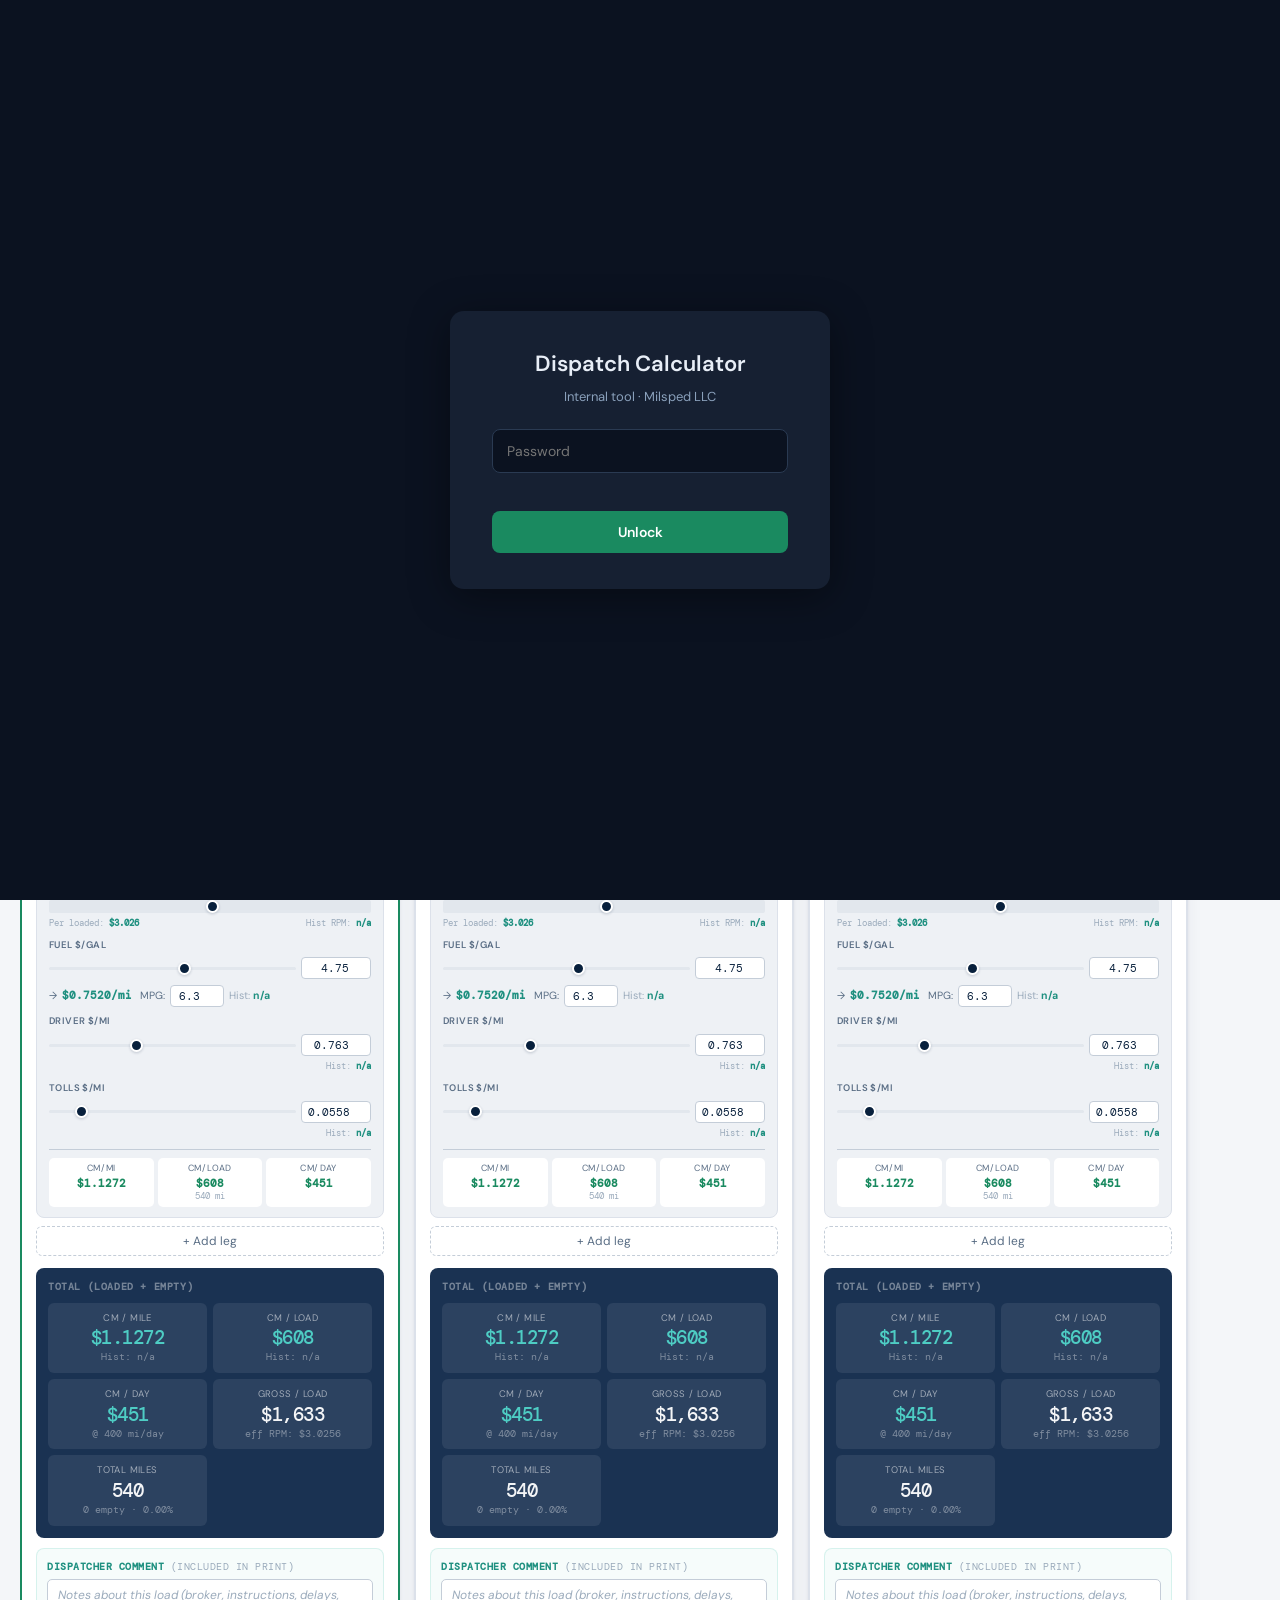
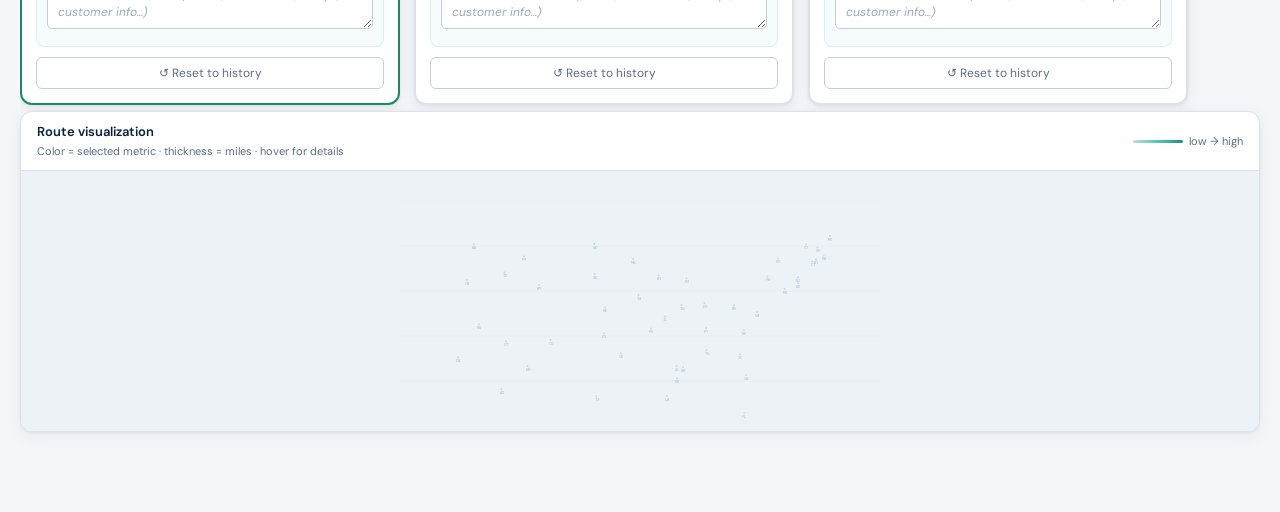
==== commit 64cc8518: "data refresh 2026-05-29" ====
--- a/dispatch_calculator.html
+++ b/dispatch_calculator.html
@@ -89,8 +89,12 @@
         <span class="period-info" id="period-info"></span>
       </div>
       <div style="display:flex;align-items:center;gap:6px">
-        <span class="period-lbl">Dispatcher</span>
-        <input type="text" id="dispatcher-name" placeholder="name…" style="padding:5px 9px;border:1px solid var(--bd2);border-radius:5px;font-size:12px;width:140px;outline:none">
+        <span class="period-lbl">Dispatcher<span style="color:var(--rd)">*</span></span>
+        <input type="text" id="dispatcher-name" placeholder="required for print" required style="padding:5px 9px;border:1px solid var(--bd2);border-radius:5px;font-size:12px;width:140px;outline:none">
+      </div>
+      <div style="display:flex;align-items:center;gap:6px">
+        <span class="period-lbl">Truck #<span style="color:var(--rd)">*</span></span>
+        <input type="text" id="truck-number" placeholder="required for print" required style="padding:5px 9px;border:1px solid var(--bd2);border-radius:5px;font-size:12px;width:90px;outline:none">
       </div>
     </div>
     <div class="top-bar-right print-controls">
@@ -122,7 +126,6 @@
         <button id="rb-cm_pt"            onclick="CalcUI.setMetric('cm_pt')">CM/load</button>
         <button id="rb-cm_day" class="on" onclick="CalcUI.setMetric('cm_day')">CM/day</button>
         <button id="rb-cm_pm"             onclick="CalcUI.setMetric('cm_pm')">CM/mi</button>
-        <button id="rb-cm_pct"            onclick="CalcUI.setMetric('cm_pct')">CM%</button>
       </div>
     </div>
   </div>
--- a/css/styles.css
+++ b/css/styles.css
@@ -34,9 +34,10 @@
 .rank-strip{display:flex;gap:10px;margin-bottom:20px;overflow-x:auto;padding-bottom:2px}
 .rank-card{background:var(--bg2);border:2px solid var(--bd);border-radius:var(--rl);padding:13px 15px;min-width:170px;flex:1;text-align:center;box-shadow:var(--sh);transition:all .2s}
 .rank-card.winner{border-color:var(--gd);box-shadow:0 0 0 3px rgba(26,138,96,.1)}
-.rank-card.loser{opacity:.4}
+/* Loser/dim styling removed - svi loadovi imaju istu vidljivost. */
 .rc-id{font-size:10px;font-weight:700;font-family:'DM Mono',monospace;margin-bottom:5px}
-.rc-route{font-size:11px;color:var(--nv);min-height:30px;margin-bottom:7px;line-height:1.4}
+.rc-route{font-size:11px;color:var(--nv);min-height:18px;margin-bottom:3px;line-height:1.3}
+.rc-zips{font-size:10px;color:var(--mu);font-family:'DM Mono',monospace;margin-bottom:7px;line-height:1.3;letter-spacing:-.2px}
 .rc-main{font-size:26px;font-weight:700;font-family:'DM Mono',monospace;letter-spacing:-1px;line-height:1}
 .rc-sub{font-size:10.5px;color:var(--mu);margin-top:4px;font-family:'DM Mono',monospace}
 .rc-rank{font-size:10px;font-weight:700;padding:2px 9px;border-radius:10px;margin-top:6px;display:inline-block}
@@ -57,9 +58,7 @@
 .calc-grid{display:flex;gap:14px;overflow-x:auto;padding-bottom:6px;align-items:flex-start}
 .calc-card{background:var(--bg2);border:2px solid var(--bd);border-radius:var(--rl);width:380px;flex-shrink:0;box-shadow:var(--sh);transition:border-color .2s}
 .calc-card.winner{border-color:var(--gd)}
-.calc-card.loser{opacity:.5}
-.calc-card.below{border-color:#e8a0a0!important;box-shadow:0 0 0 2px rgba(184,53,53,.07)}
-.rank-card.below{border-color:#e8a0a0!important;box-shadow:0 0 0 2px rgba(184,53,53,.07)}
+/* Loser i Below dim/red highlight uklonjeni - svi loadovi imaju istu boju. */
 .below-badge{display:inline-flex;align-items:center;gap:4px;background:#fdf0f0;color:var(--rd);border:1px solid #f5c6c6;border-radius:6px;padding:4px 10px;font-size:11px;font-weight:600;margin-top:7px;font-family:'DM Mono',monospace}
 .threshold-line{font-size:10px;color:#c07070;font-family:'DM Mono',monospace;margin-top:3px}
 .leg-below{border-color:#e8a0a0!important;background:#fdf8f8!important}
@@ -275,7 +274,7 @@
 /* Dispatch "selected" radio (in calc card header) */
 .dispatch-radio{display:inline-flex;align-items:center;gap:5px;cursor:pointer;padding:3px 9px;border:1px solid var(--bd2);border-radius:14px;background:var(--bg);transition:all .15s;user-select:none}
 .dispatch-radio:hover{border-color:var(--tl);background:rgba(85,197,179,.06)}
-.dispatch-radio input[type=radio]{margin:0;cursor:pointer;accent-color:var(--gd)}
+.dispatch-radio input{margin:0;cursor:pointer;accent-color:var(--gd)}
 .dispatch-radio-lbl{font-size:10px;font-weight:700;text-transform:uppercase;letter-spacing:.4px;font-family:'DM Mono',monospace;color:var(--mu)}
 .dispatch-radio input:checked + .dispatch-radio-lbl{color:var(--gd)}
 .calc-card.selected{box-shadow:0 0 0 2px var(--gd),0 6px 18px rgba(26,138,96,.15)!important;border-color:var(--gd)!important}
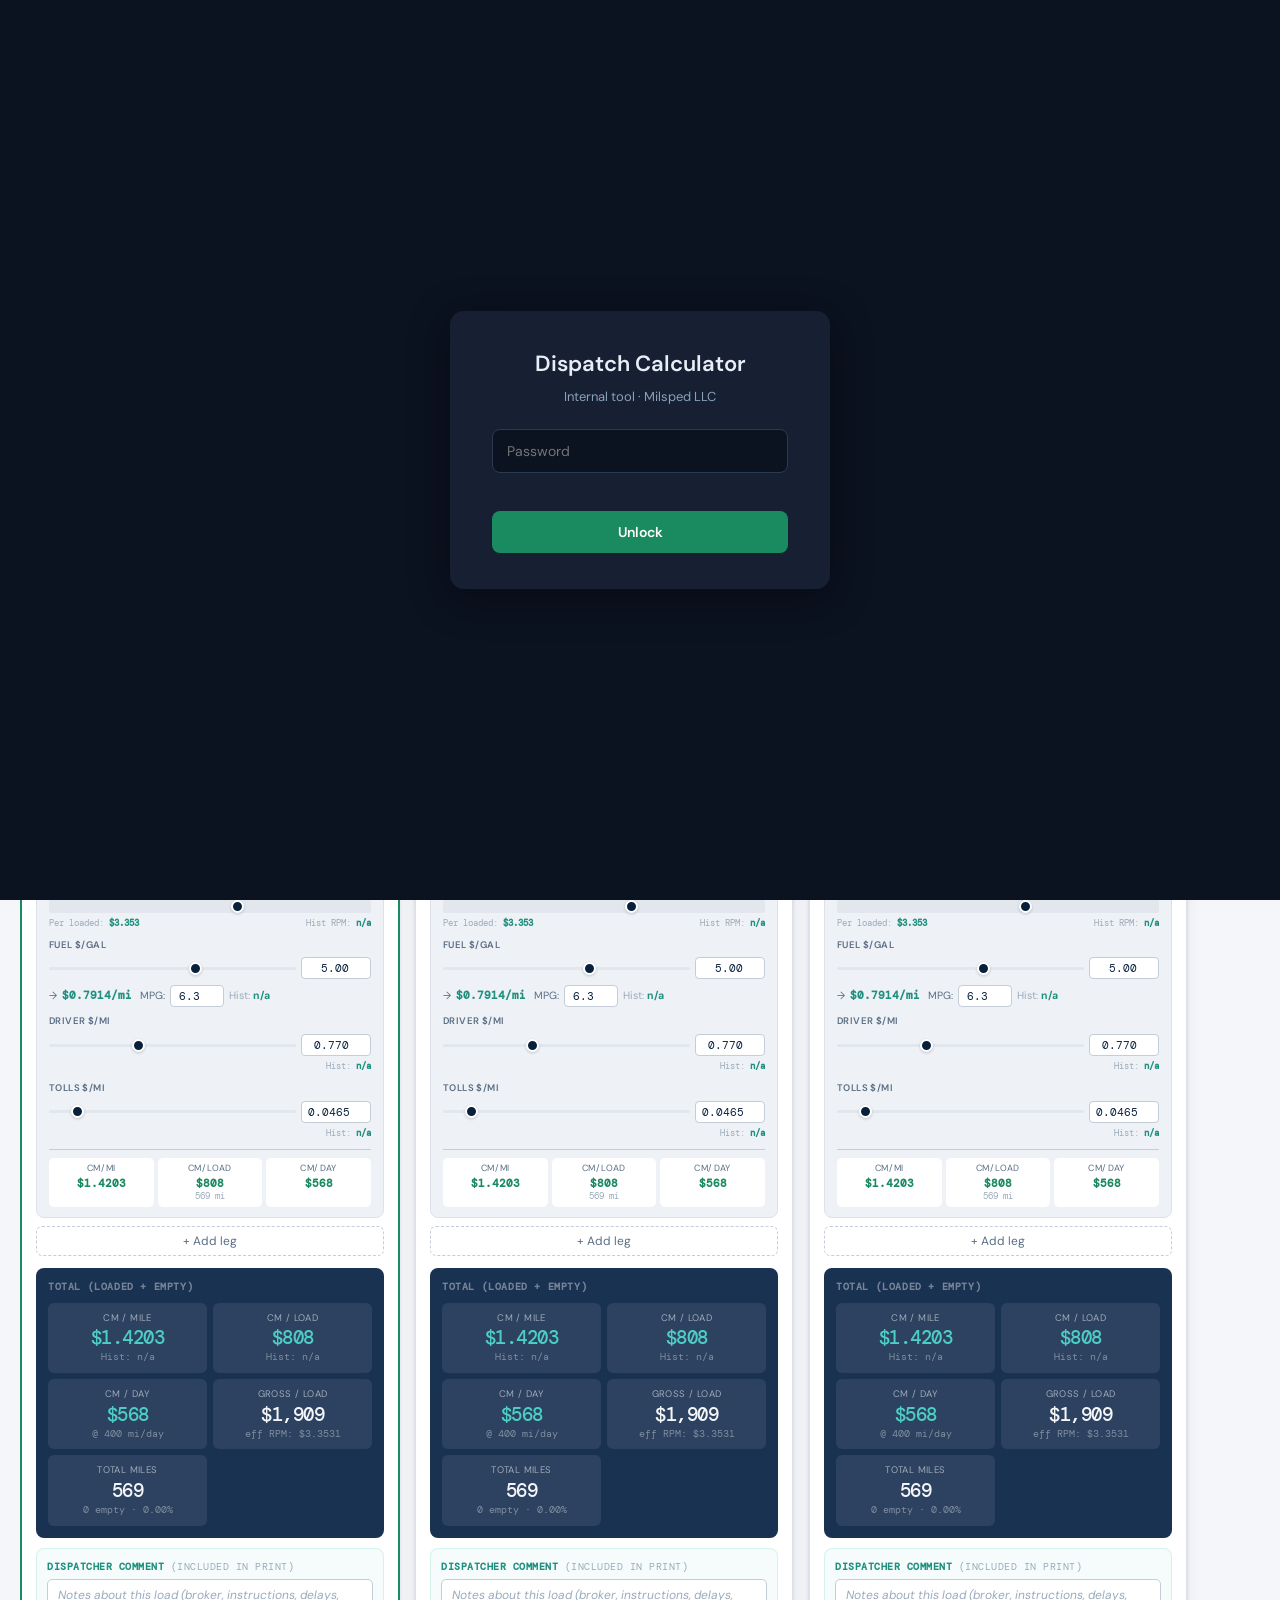
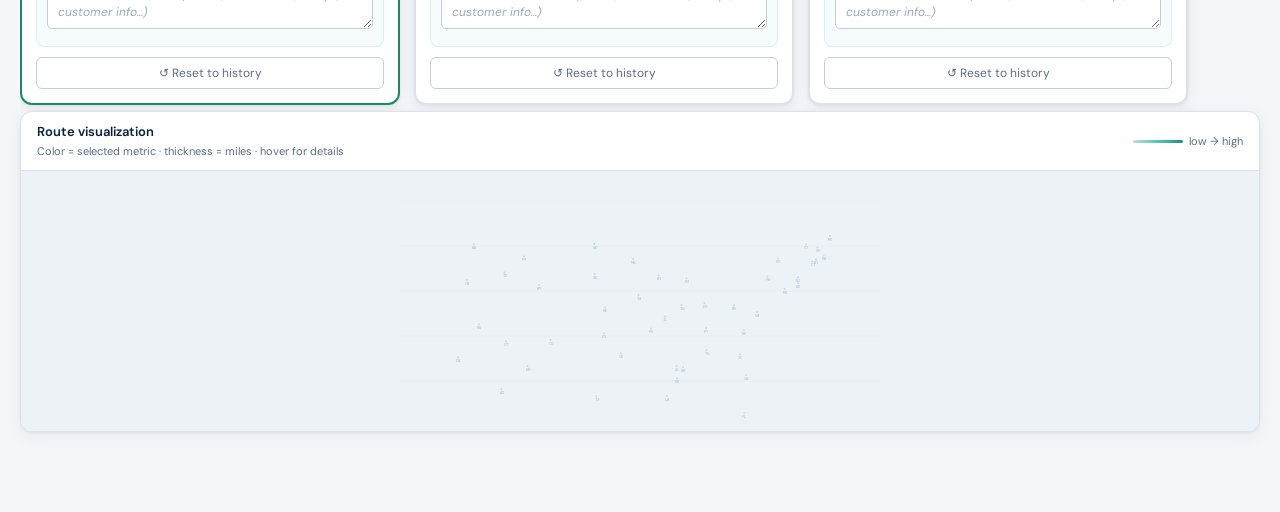
==== commit a348fece: "data refresh 2026-07-10" ====
--- a/dispatch_calculator.html
+++ b/dispatch_calculator.html
@@ -157,7 +157,18 @@
 <!-- Skripte — ucitavaju se redom -->
 <!-- Inline data bundle - omogucava otvaranje bez Pythona/HTTP servera.
      Ako bundle.js ne postoji, app.js ce fallback-ovati na fetch(). -->
-<script src="data/bundle.js" onerror="console.log('bundle.js not found - using fetch fallback')"></script>
+<!-- Cache-bust: hourly version bumps force browser to re-download bundle.js each hour.
+     Real deploys still rely on Pages CDN refresh (usually within 60s after push). -->
+<script>
+(function(){
+  var d = new Date();
+  var v = d.getUTCFullYear() + String(d.getUTCMonth()+1).padStart(2,'0') + String(d.getUTCDate()).padStart(2,'0') + String(d.getUTCHours()).padStart(2,'0');
+  var s = document.createElement('script');
+  s.src = 'data/bundle.js?v=' + v;
+  s.onerror = function(){ console.log('bundle.js not found - using fetch fallback'); };
+  document.currentScript.parentNode.insertBefore(s, document.currentScript);
+})();
+</script>
 
 <script src="js/zip-distance.js"></script>
 <script src="js/calc-core.js"></script>
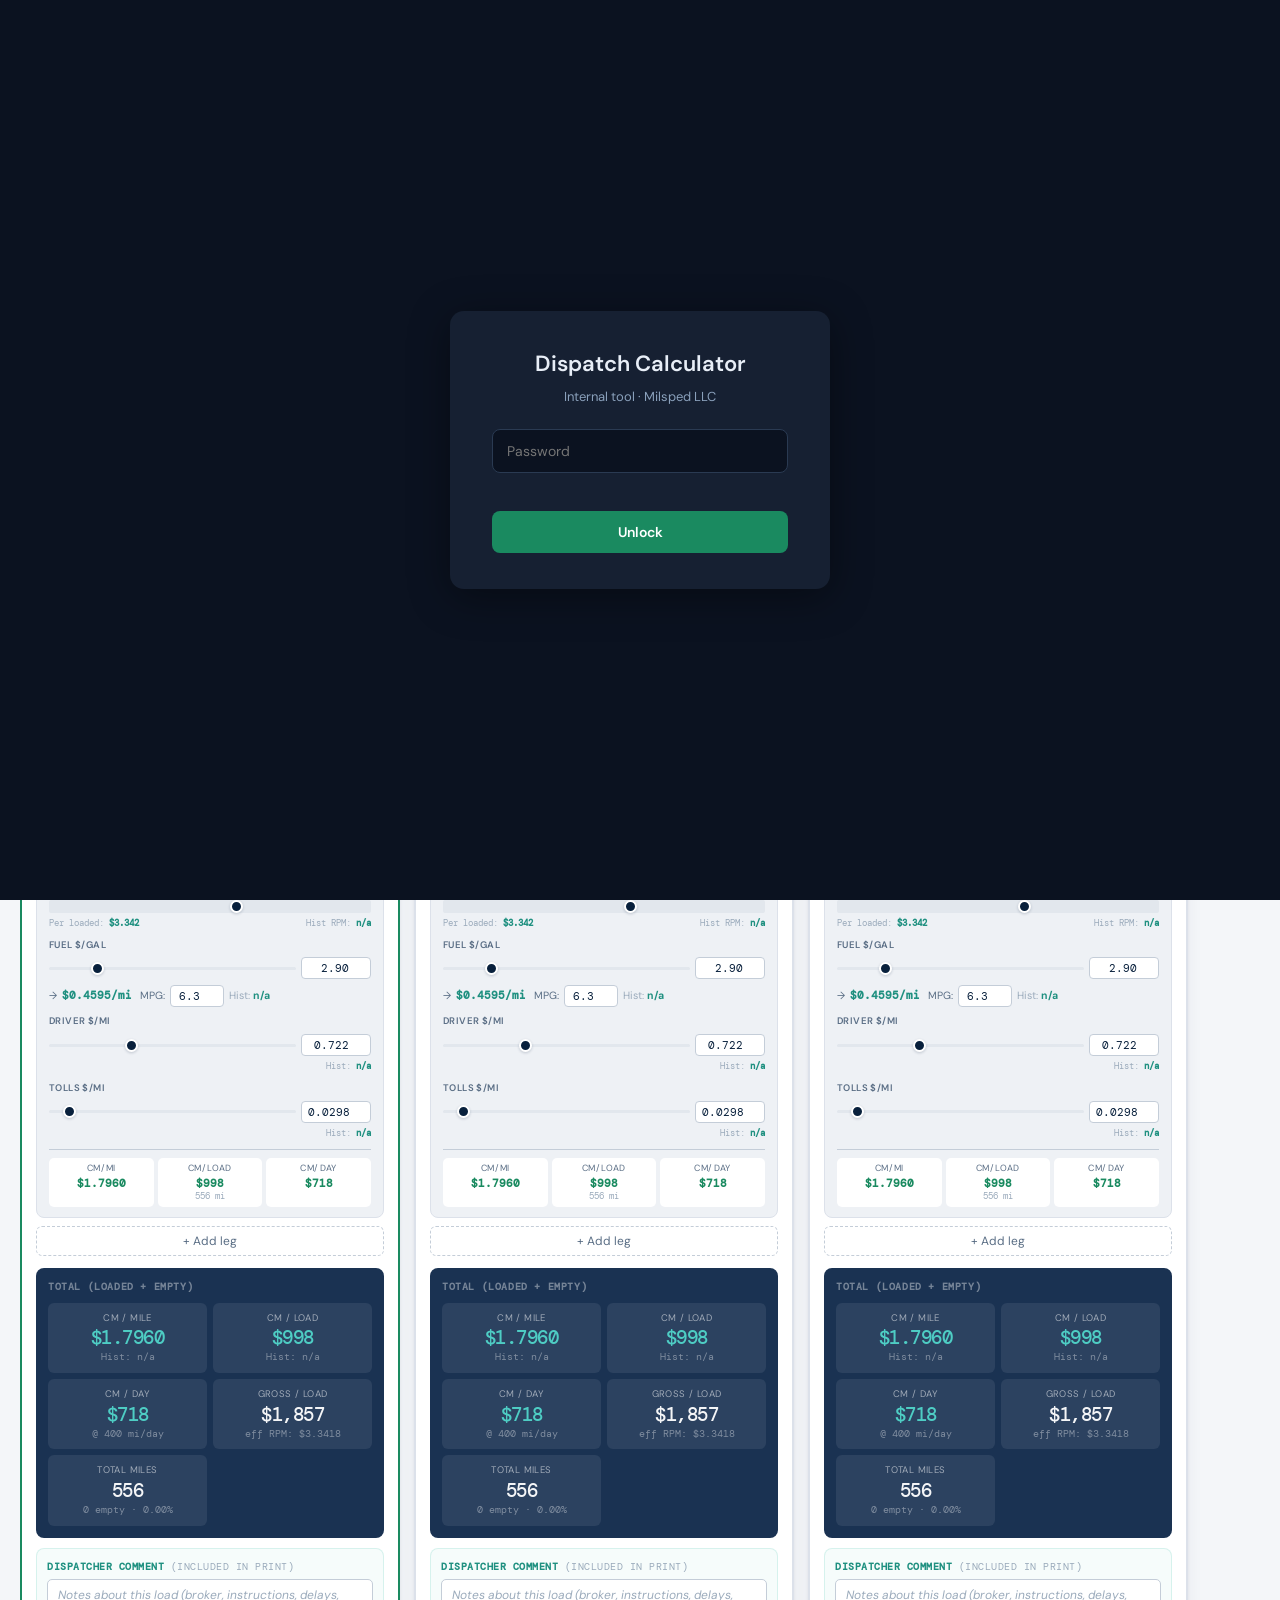
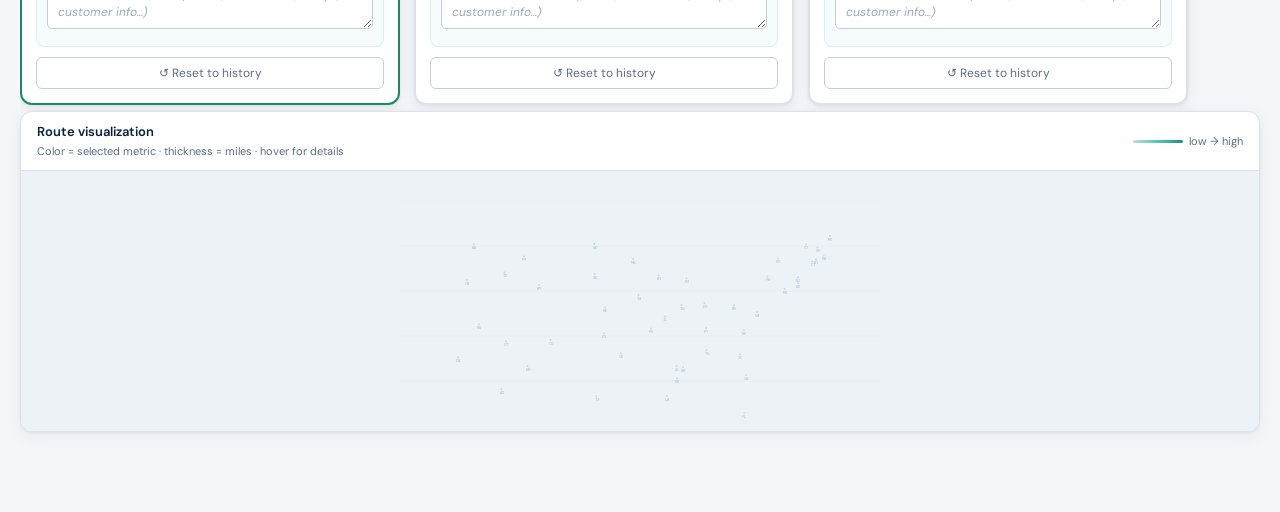
==== commit 9de293cf: "Initial commit" ====
--- a/dispatch_calculator.html
+++ b/dispatch_calculator.html
@@ -81,6 +81,7 @@
         <span class="period-lbl">Period</span>
         <div class="period-toggle" id="period-toggle">
           <button data-period="30">30d</button>
+          <button data-period="60">60d</button>
           <button data-period="90" class="on">90d</button>
           <button data-period="180">180d</button>
           <button data-period="365">365d</button>
@@ -165,7 +166,14 @@
   var v = d.getUTCFullYear() + String(d.getUTCMonth()+1).padStart(2,'0') + String(d.getUTCDate()).padStart(2,'0') + String(d.getUTCHours()).padStart(2,'0');
   var s = document.createElement('script');
   s.src = 'data/bundle.js?v=' + v;
-  s.onerror = function(){ console.log('bundle.js not found - using fetch fallback'); };
+  // Dinamicki ubaceni <script> je ASINHRON po defaultu, pa app.js krene pre
+  // nego sto se 5 MB bundle.js ucita -> window.__BUNDLE__ jos ne postoji ->
+  // app.js pogresno ide na fetch() fallback (uzrok "Failed to fetch").
+  // Zato izlazemo Promise koji app.js ceka pre nego sto odluci bundle vs fetch.
+  window.__BUNDLE_READY__ = new Promise(function(resolve){
+    s.onload  = function(){ resolve(true); };
+    s.onerror = function(){ console.log('bundle.js not found - using fetch fallback'); resolve(false); };
+  });
   document.currentScript.parentNode.insertBefore(s, document.currentScript);
 })();
 </script>
@@ -177,6 +185,10 @@
 <script src="js/print-trace.js"></script>
 <script src="js/calc-ui.js"></script>
 <script src="js/calc-ui-card.js"></script>
+<script src="js/breakdown.js"></script>
+<!-- Load-level lane data as a <script> bundle (works over file:// too).
+     If missing, app.js falls back to fetch("data/calc_data.json"). -->
+<script src="data/calc_data.js"></script>
 <script src="js/app.js"></script>
 
 </body>
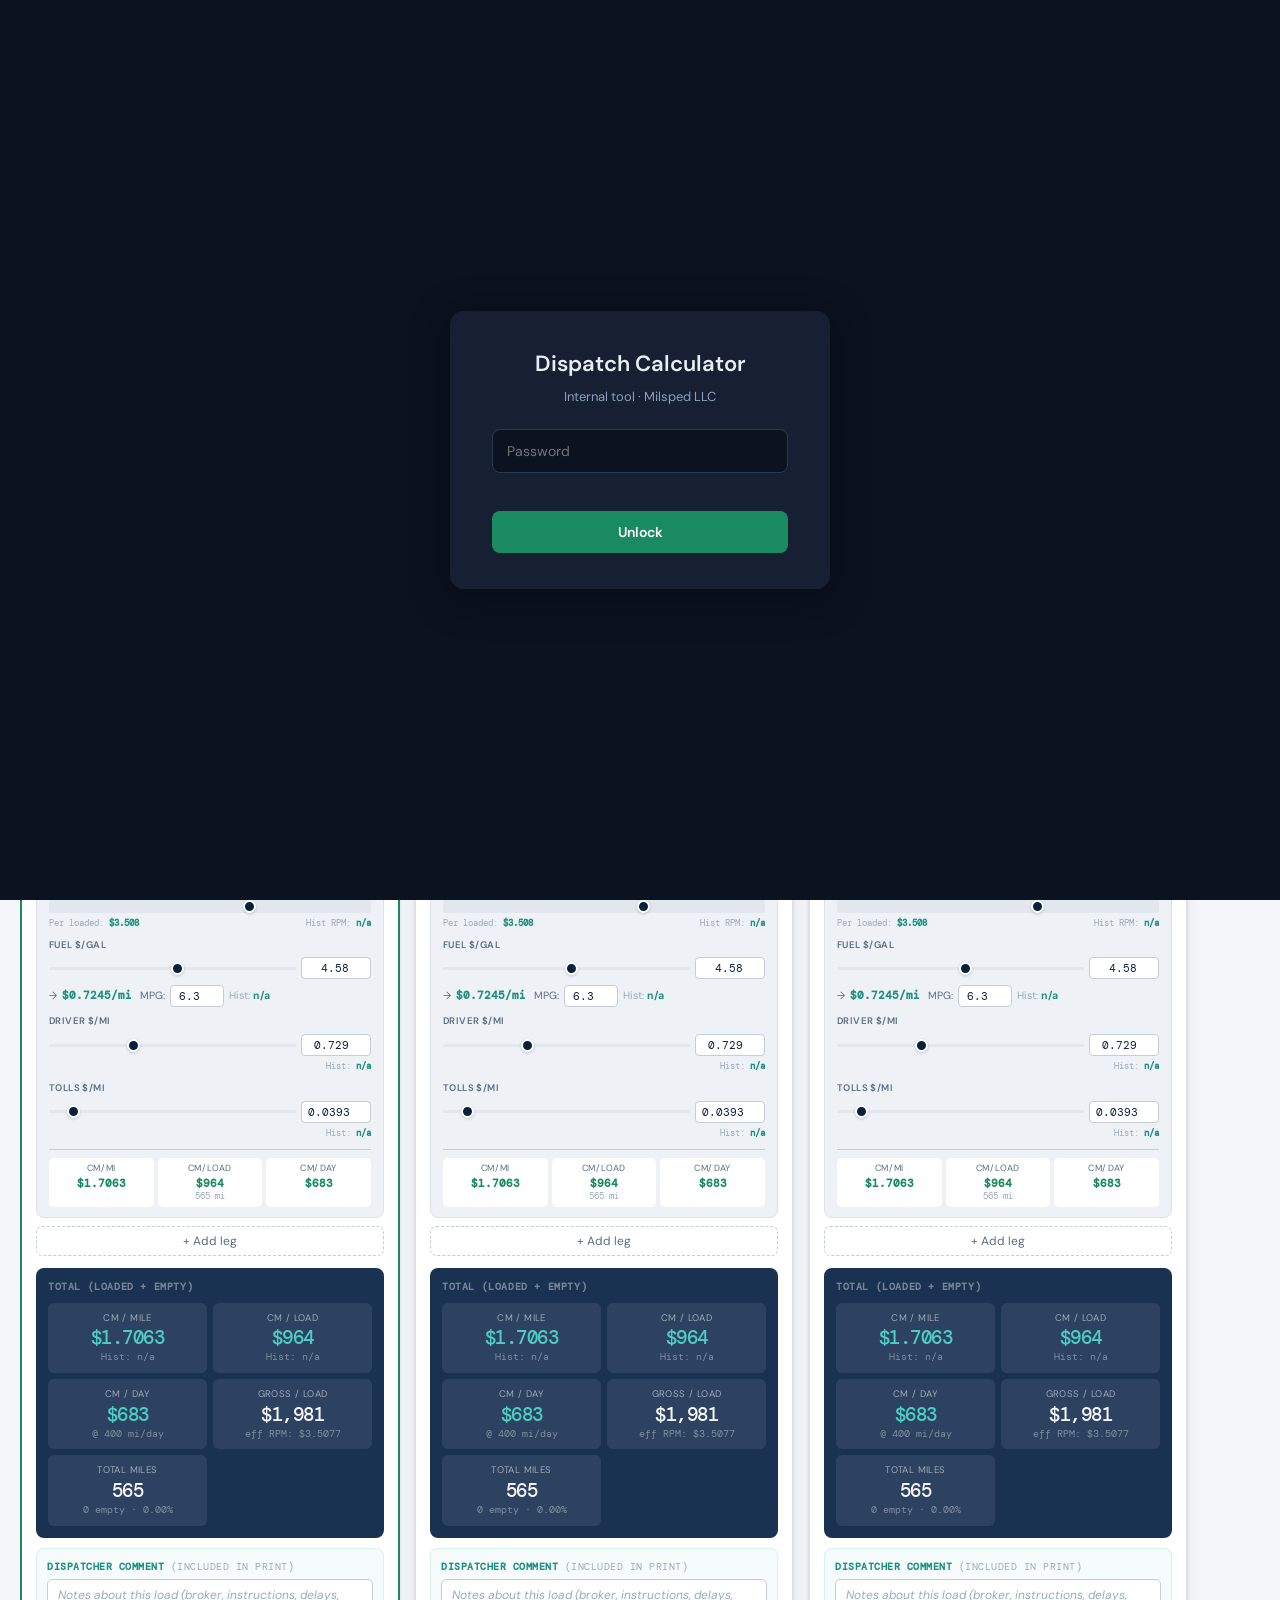
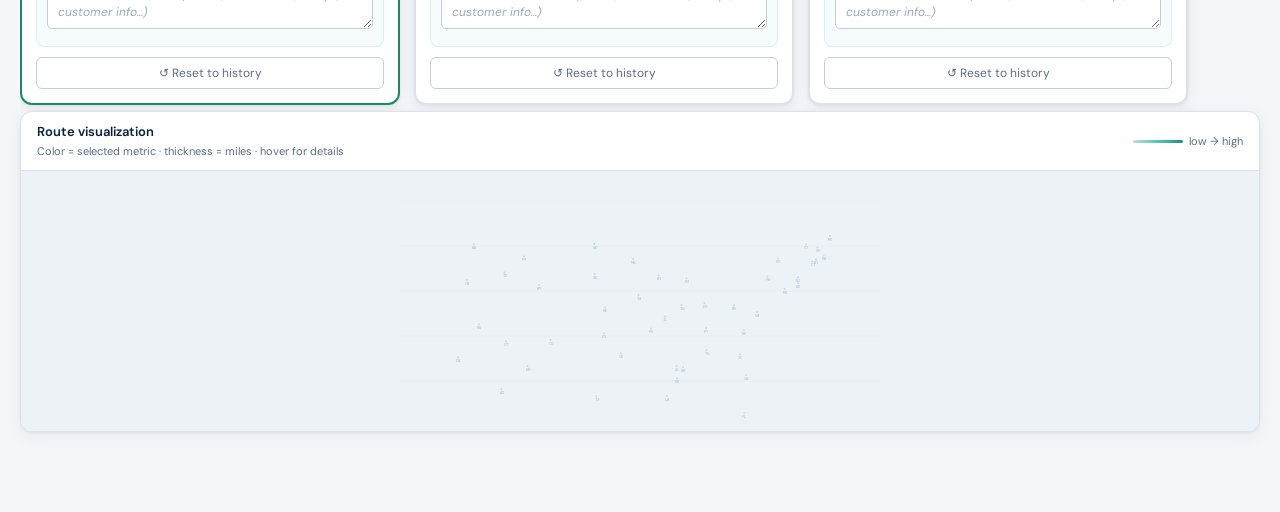
==== commit 01ac0e29: "data refresh 2026-07-13" ====
--- a/dispatch_calculator.html
+++ b/dispatch_calculator.html
@@ -81,8 +81,8 @@
         <span class="period-lbl">Period</span>
         <div class="period-toggle" id="period-toggle">
           <button data-period="30">30d</button>
-          <button data-period="60">60d</button>
-          <button data-period="90" class="on">90d</button>
+          <button data-period="60" class="on">60d</button>
+          <button data-period="90">90d</button>
           <button data-period="180">180d</button>
           <button data-period="365">365d</button>
           <button data-period="all">All</button>
